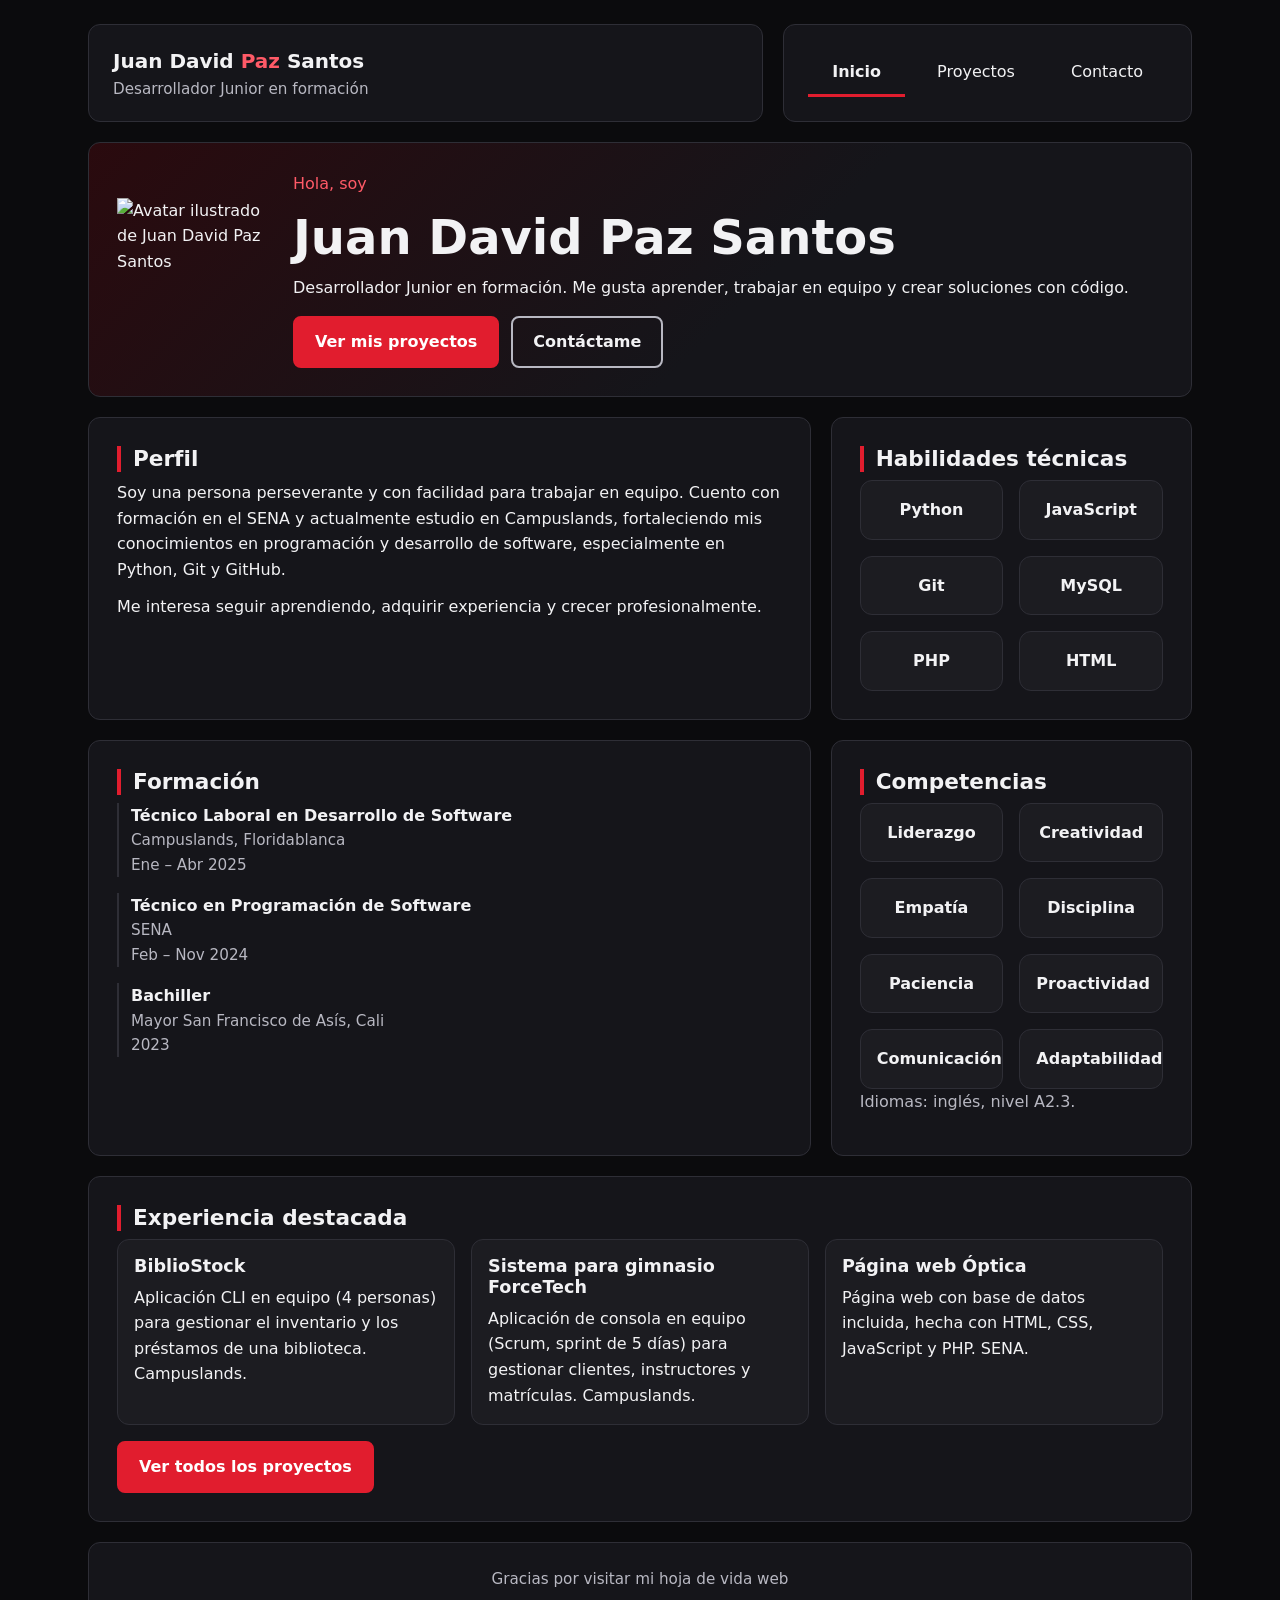
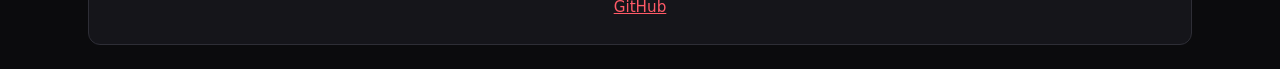
==== index.html @ e09952ec "feat: :construction: cree las 3 partes de la pagina ( principal, proyectos y contacto ) con su respe" ====
<!DOCTYPE html>
<html lang="es">
<head>
  <meta charset="UTF-8">
  <meta name="viewport" content="width=device-width, initial-scale=1.0">
  <title>Juan David Paz Santos - Hoja de vida web</title>
  <meta name="description" content="Hoja de vida web de Juan David Paz Santos, desarrollador junior en formación.">
  <link rel="stylesheet" href="styles.css">
</head>
<body>
  <header class="cabecera">
    <a class="logo" href="index.html">Juan David <span>Paz</span> Santos</a>
    <p>Desarrollador Junior en formación</p>
  </header>

  <nav class="menu" aria-label="Navegación principal">
    <ul>
      <li><a href="index.html" aria-current="page">Inicio</a></li>
      <li><a href="proyectos.html">Proyectos</a></li>
      <li><a href="contacto.html">Contacto</a></li>
    </ul>
  </nav>

  <main class="principal">
    <div class="cv">
      <section class="bloque hero" aria-labelledby="titulo-hero">
        <img src="img/avatar.svg" width="200" height="200" alt="Avatar ilustrado de Juan David Paz Santos">
        <div>
          <p class="acento">Hola, soy</p>
          <h1 id="titulo-hero">Juan David Paz Santos</h1>
          <p>Desarrollador Junior en formación. Me gusta aprender, trabajar en equipo y crear soluciones con código.</p>
          <div class="botones">
            <a class="boton" href="proyectos.html">Ver mis proyectos</a>
            <a class="boton boton-borde" href="contacto.html">Contáctame</a>
          </div>
        </div>
      </section>

      <section class="bloque perfil" aria-labelledby="titulo-perfil">
        <h2 id="titulo-perfil">Perfil</h2>
        <p>Soy una persona perseverante y con facilidad para trabajar en equipo. Cuento con formación en el SENA y actualmente estudio en Campuslands, fortaleciendo mis conocimientos en programación y desarrollo de software, especialmente en Python, Git y GitHub.</p>
        <p>Me interesa seguir aprendiendo, adquirir experiencia y crecer profesionalmente.</p>
      </section>

      <section class="bloque formacion" aria-labelledby="titulo-formacion">
        <h2 id="titulo-formacion">Formación</h2>
        <ul class="linea-tiempo">
          <li>
            <strong>Técnico Laboral en Desarrollo de Software</strong>
            <span>Campuslands, Floridablanca</span>
            <span>Ene – Abr 2025</span>
          </li>
          <li>
            <strong>Técnico en Programación de Software</strong>
            <span>SENA</span>
            <span>Feb – Nov 2024</span>
          </li>
          <li>
            <strong>Bachiller</strong>
            <span>Mayor San Francisco de Asís, Cali</span>
            <span>2023</span>
          </li>
        </ul>
      </section>

      <section class="bloque habilidades" aria-labelledby="titulo-habilidades">
        <h2 id="titulo-habilidades">Habilidades técnicas</h2>
        <ul class="tarjetas">
          <li class="tarjeta">Python</li>
          <li class="tarjeta">JavaScript</li>
          <li class="tarjeta">Git</li>
          <li class="tarjeta">MySQL</li>
          <li class="tarjeta">PHP</li>
          <li class="tarjeta">HTML</li>
        </ul>
      </section>

      <section class="bloque competencias" aria-labelledby="titulo-competencias">
        <h2 id="titulo-competencias">Competencias</h2>
        <ul class="tarjetas">
          <li class="tarjeta">Liderazgo</li>
          <li class="tarjeta">Creatividad</li>
          <li class="tarjeta">Empatía</li>
          <li class="tarjeta">Disciplina</li>
          <li class="tarjeta">Paciencia</li>
          <li class="tarjeta">Proactividad</li>
          <li class="tarjeta">Comunicación</li>
          <li class="tarjeta">Adaptabilidad</li>
        </ul>
        <p class="suave">Idiomas: inglés, nivel A2.3.</p>
      </section>

      <section class="bloque proyectos-resumen" aria-labelledby="titulo-experiencia">
        <h2 id="titulo-experiencia">Experiencia destacada</h2>
        <ul class="tarjetas tarjetas-grandes">
          <li class="tarjeta tarjeta-proyecto">
            <h3>BiblioStock</h3>
            <p>Aplicación CLI en equipo (4 personas) para gestionar el inventario y los préstamos de una biblioteca. Campuslands.</p>
          </li>
          <li class="tarjeta tarjeta-proyecto">
            <h3>Sistema para gimnasio ForceTech</h3>
            <p>Aplicación de consola en equipo (Scrum, sprint de 5 días) para gestionar clientes, instructores y matrículas. Campuslands.</p>
          </li>
          <li class="tarjeta tarjeta-proyecto">
            <h3>Página web Óptica</h3>
            <p>Página web con base de datos incluida, hecha con HTML, CSS, JavaScript y PHP. SENA.</p>
          </li>
        </ul>
        <div class="botones">
          <a class="boton" href="proyectos.html">Ver todos los proyectos</a>
        </div>
      </section>
    </div>
  </main>

  <footer class="pie">
    <p>Gracias por visitar mi hoja de vida web</p>
    <p><a href="https://github.com/pazzz200" target="_blank" rel="noopener noreferrer">GitHub</a></p>
  </footer>
</body>
</html>
---- styles.css ----
/*
  Mi hoja de vida web · styles.css (un solo archivo para todo el sitio)
  Requisitos de HTML: R1 (viewport), R8-R10 (menú y enlaces) y R11 (HTML válido)
  se cumplen en los archivos .html; aquí se comentan R2-R7 y el soporte de R8.
  Estrategia Mobile First: el CSS base es para celular y las @media van al final.
*/

/* ---------- Variables (colores y medidas) ---------- */
:root {
  --fondo: #0b0b0d;
  --panel: #15151a;
  --tarjeta: #1c1c21;
  --borde: #2e2e36;
  --texto: #f2f2f4;
  --suave: #b8b8c2;
  --acento: #e11d2e;
  --acento-claro: #ff5a67;
  --ok: #4ade80;
  --aviso: #fbbf24;
  --radio: 0.75rem;
}

/* ---------- Base ---------- */
*,
*::before,
*::after {
  box-sizing: border-box;
}

/* R6: unidades relativas (rem, %, vw) */
html {
  font-size: 100%;
}

body {
  margin: 0;
  background: var(--fondo);
  color: var(--texto);
  font-family: system-ui, -apple-system, "Segoe UI", Roboto, Arial, sans-serif;
  line-height: 1.6;

  /* R6: ancho máximo y contenido centrado */
  max-width: 72rem;
  margin-inline: auto;
  padding: 1rem;
  min-height: 100vh;

  /* R2 + R4: Mobile First, grid por áreas (celular: una columna) */
  display: grid;
  gap: 1rem;
  grid-template-columns: minmax(0, 1fr);
  grid-template-rows: auto auto 1fr auto;
  grid-template-areas:
    "cabecera"
    "menu"
    "principal"
    "pie";
}

.cabecera {
  grid-area: cabecera;
}

.menu {
  grid-area: menu;
}

.principal {
  grid-area: principal;
}

.pie {
  grid-area: pie;
}

/* R7: las imágenes nunca se desbordan */
img {
  max-width: 100%;
  height: auto;
  display: block;
}

h1,
h2,
h3 {
  line-height: 1.2;
  margin: 0 0 0.5rem;
}

/* R6: tamaño de título con vw (limitado con clamp) */
h1 {
  font-size: clamp(1.9rem, 8vw, 3rem);
}

h2 {
  font-size: 1.35rem;
}

h3 {
  font-size: 1.1rem;
}

p {
  margin: 0 0 0.75rem;
}

a {
  color: var(--acento-claro);
}

a:focus-visible {
  outline: 3px solid var(--acento-claro);
  outline-offset: 3px;
  border-radius: 0.25rem;
}

.acento {
  color: var(--acento-claro);
}

.suave {
  color: var(--suave);
}

/* ---------- Cabecera, menú y pie ---------- */
.cabecera,
.menu,
.pie {
  background: var(--panel);
  border: 1px solid var(--borde);
  border-radius: var(--radio);
  padding: 1rem;
}

.cabecera {
  text-align: center;
}

.logo {
  display: inline-block;
  color: var(--texto);
  font-size: 1.25rem;
  font-weight: 700;
  text-decoration: none;
}

.logo span {
  color: var(--acento-claro);
}

.cabecera p {
  margin: 0;
  color: var(--suave);
  font-size: 0.95rem;
}

/* R8: menú de navegación (el mismo HTML en las tres páginas) */
.menu ul {
  list-style: none;
  margin: 0;
  padding: 0;
  display: flex;
  flex-wrap: wrap;
  justify-content: center;
  gap: 0.5rem;
}

.menu a {
  display: block;
  padding: 0.6rem 1rem;
  min-height: 2.75rem;
  color: var(--texto);
  text-decoration: none;
  border-bottom: 3px solid transparent;
}

.menu a:hover {
  background: var(--tarjeta);
  border-radius: 0.5rem 0.5rem 0 0;
}

.menu a[aria-current="page"] {
  border-bottom-color: var(--acento);
  font-weight: 700;
}

.pie {
  text-align: center;
  color: var(--suave);
  font-size: 0.95rem;
}

.pie p {
  margin: 0.25rem 0;
}

/* ---------- Bloques de contenido ---------- */
.bloque {
  background: var(--panel);
  border: 1px solid var(--borde);
  border-radius: var(--radio);
  padding: 1.25rem;
}

.bloque > h2 {
  padding-left: 0.75rem;
  border-left: 4px solid var(--acento);
}

/* Botones */
.botones {
  display: flex;
  flex-wrap: wrap;
  gap: 0.75rem;
  margin-top: 1rem;
}

.boton {
  display: inline-block;
  padding: 0.7rem 1.25rem;
  min-height: 2.75rem;
  background: var(--acento);
  color: #fff;
  font-weight: 700;
  text-decoration: none;
  border: 2px solid var(--acento);
  border-radius: 0.5rem;
}

.boton:hover {
  background: #b9141f;
  border-color: #b9141f;
}

.boton-borde {
  background: transparent;
  color: var(--texto);
  border-color: var(--suave);
}

.boton-borde:hover {
  background: var(--tarjeta);
  border-color: var(--texto);
}

/* ---------- Hoja de vida (index.html) ---------- */
/* R4: grid-template-areas del contenido de la hoja de vida (celular: 1 columna) */
.cv {
  display: grid;
  gap: 1rem;
  grid-template-columns: minmax(0, 1fr);
  grid-template-areas:
    "hero"
    "perfil"
    "formacion"
    "habilidades"
    "competencias"
    "proyectos";
}

.hero {
  grid-area: hero;
  display: grid;
  gap: 1rem;
  justify-items: center;
  text-align: center;
  background: linear-gradient(135deg, #2a0a0e 0%, var(--panel) 60%);
}

.hero img {
  /* R6 + R7: tamaño relativo y sin desbordar */
  width: 40vw;
  max-width: 9rem;
}

.hero .botones {
  justify-content: center;
}

.perfil {
  grid-area: perfil;
}

.formacion {
  grid-area: formacion;
}

.habilidades {
  grid-area: habilidades;
}

.competencias {
  grid-area: competencias;
}

.proyectos-resumen {
  grid-area: proyectos;
}

.linea-tiempo {
  list-style: none;
  margin: 0;
  padding: 0;
  display: grid;
  gap: 1rem;
}

.linea-tiempo li {
  padding-left: 0.75rem;
  border-left: 2px solid var(--borde);
}

.linea-tiempo strong {
  display: block;
}

.linea-tiempo span {
  display: block;
  color: var(--suave);
  font-size: 0.95rem;
}

/* ---------- Tarjetas (R5) ---------- */
/* R5: tarjetas automáticas con repeat(auto-fit, minmax()) */
.tarjetas {
  list-style: none;
  margin: 0;
  padding: 0;
  display: grid;
  gap: 1rem;
  grid-template-columns: repeat(auto-fit, minmax(min(100%, 8rem), 1fr));
}

.tarjetas-grandes {
  grid-template-columns: repeat(auto-fit, minmax(min(100%, 15rem), 1fr));
}

.tarjeta {
  background: var(--tarjeta);
  border: 1px solid var(--borde);
  border-radius: var(--radio);
  padding: 1rem;
}

.tarjetas:not(.tarjetas-grandes) .tarjeta {
  text-align: center;
  font-weight: 600;
}

.tarjeta-proyecto {
  display: flex;
  flex-direction: column;
  gap: 0.5rem;
}

.tarjeta-proyecto h3 {
  margin: 0;
}

.tarjeta-proyecto p {
  margin: 0;
}

.tarjeta-proyecto .tecnologias {
  color: var(--suave);
  font-size: 0.9rem;
}

.tarjeta-pendiente {
  border-style: dashed;
  color: var(--suave);
}

.estado {
  align-self: flex-start;
  padding: 0.15rem 0.6rem;
  border: 1px solid currentColor;
  border-radius: 99px;
  font-size: 0.8rem;
  font-weight: 700;
}

.estado-realizado {
  color: var(--ok);
}

.estado-desarrollo {
  color: var(--aviso);
}

.estado-proximo {
  color: var(--suave);
}

.pendiente {
  display: inline-block;
  padding: 0.2rem 0.6rem;
  border: 1px dashed var(--suave);
  border-radius: 0.4rem;
  color: var(--suave);
  font-size: 0.85rem;
}

/* ---------- Páginas interiores ---------- */
.titulo-pagina {
  margin-bottom: 1rem;
}

.titulo-pagina p {
  color: var(--suave);
  max-width: 40rem;
}

/* Contacto (celular: una columna) */
.contacto {
  display: grid;
  gap: 1rem;
  grid-template-columns: minmax(0, 1fr);
  grid-template-areas:
    "intro"
    "medios";
}

.contacto-intro {
  grid-area: intro;
}

.contacto-medios {
  grid-area: medios;
}

.medios {
  list-style: none;
  margin: 0;
  padding: 0;
  display: grid;
  gap: 0.75rem;
}

.medios li {
  background: var(--tarjeta);
  border: 1px solid var(--borde);
  border-radius: var(--radio);
  padding: 1rem;
}

.medios strong {
  display: block;
}

/* ============================================================
   MEDIA QUERIES (R2, R3): siempre al final, de menor a mayor
   ============================================================ */

/* R3: breakpoint 1 · desde 600 px (tablet) */
@media (min-width: 600px) {
  body {
    padding: 1.5rem;
    gap: 1.25rem;
  }

  .cabecera,
  .menu,
  .pie {
    padding: 1.25rem 1.5rem;
  }

  /* R4: la hoja de vida pasa a dos columnas */
  .cv {
    grid-template-columns: repeat(2, minmax(0, 1fr));
    grid-template-areas:
      "hero hero"
      "perfil formacion"
      "habilidades competencias"
      "proyectos proyectos";
  }

  /* El avatar se coloca al lado del texto */
  .hero {
    grid-template-columns: auto 1fr;
    justify-items: start;
    align-items: center;
    text-align: left;
    gap: 2rem;
  }

  .hero .botones {
    justify-content: flex-start;
  }

  .menu a {
    padding: 0.6rem 1.5rem;
  }
}

/* R3: breakpoint 2 · desde 1024 px (computador) */
@media (min-width: 1024px) {
  /* R4: cabecera y menú en una fila; el menú pasa a la derecha */
  body {
    grid-template-columns: minmax(0, 1fr) auto;
    grid-template-rows: auto 1fr auto;
    grid-template-areas:
      "cabecera menu"
      "principal principal"
      "pie pie";
  }

  .cabecera {
    text-align: left;
  }

  .menu {
    align-self: stretch;
    display: flex;
    align-items: center;
  }

  /* R4: la hoja de vida cambia a columnas 2fr / 1fr */
  .cv {
    grid-template-columns: minmax(0, 2fr) minmax(0, 1fr);
    grid-template-areas:
      "hero hero"
      "perfil habilidades"
      "formacion competencias"
      "proyectos proyectos";
    gap: 1.25rem;
  }

  .bloque {
    padding: 1.75rem;
  }

  /* Contacto: introducción y medios lado a lado */
  .contacto {
    grid-template-columns: repeat(2, minmax(0, 1fr));
    grid-template-areas: "intro medios";
    gap: 1.25rem;
  }
}
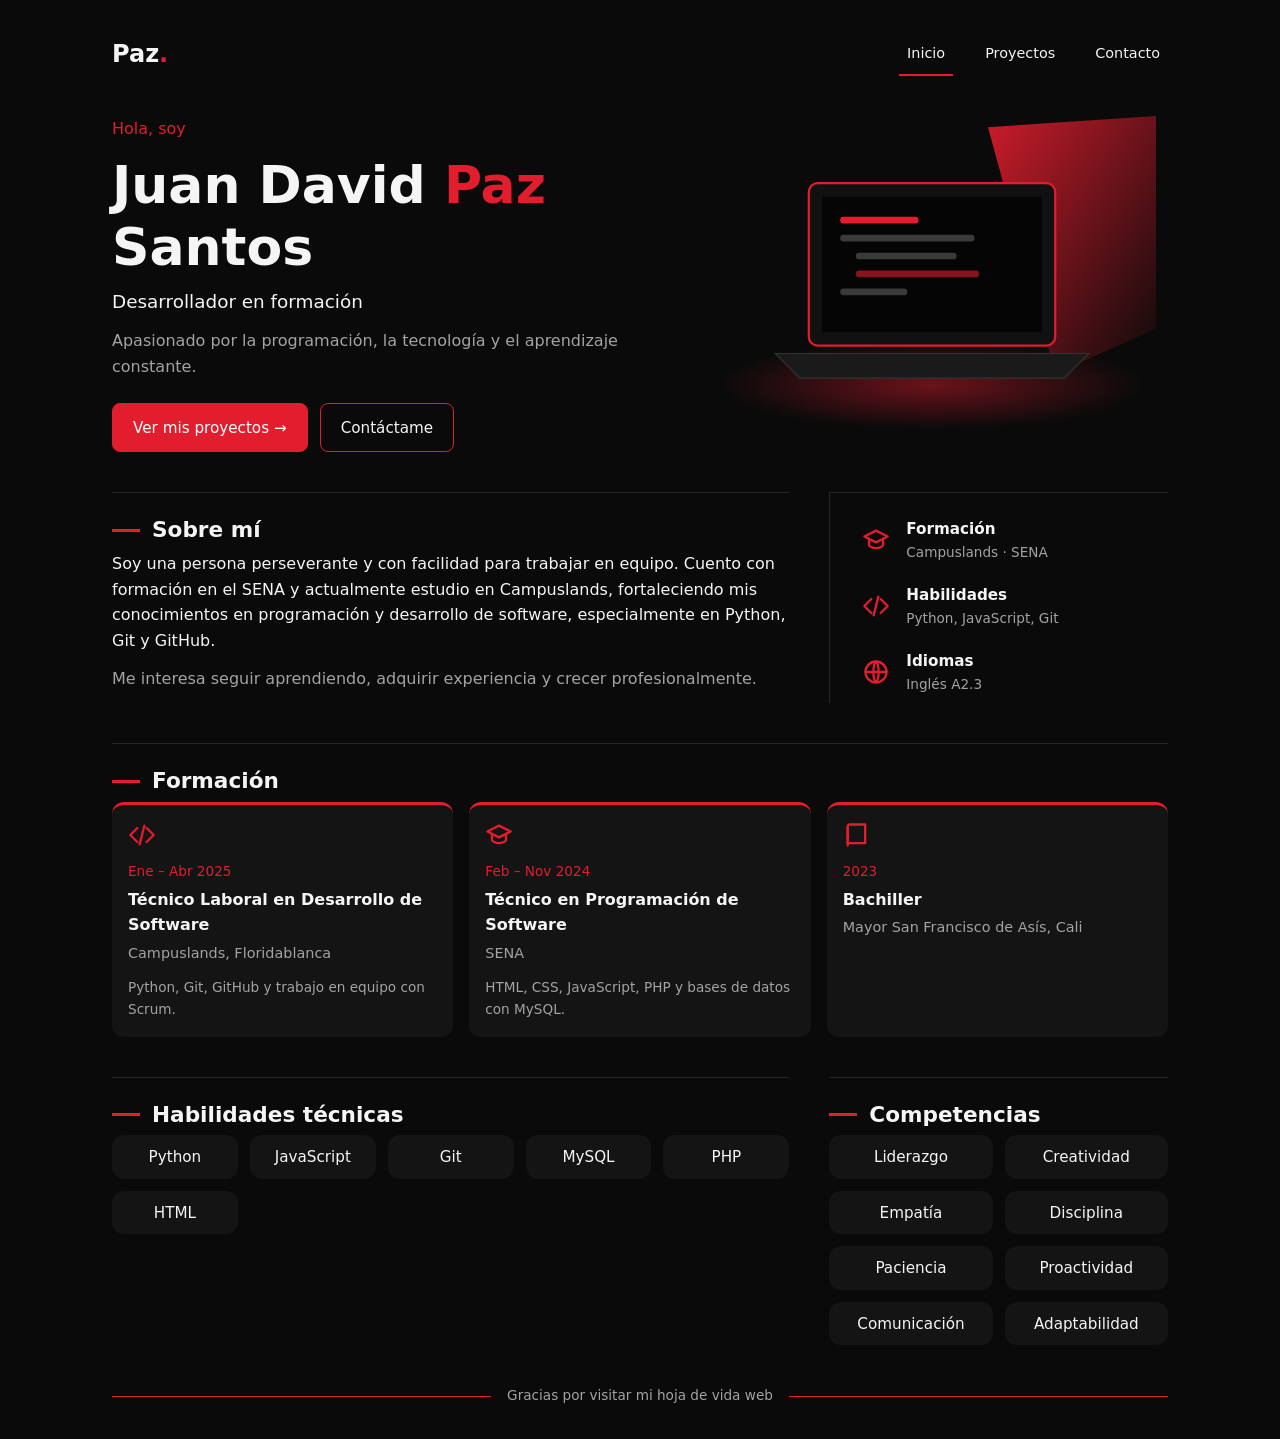
==== commit 6ecd14ce: "feat: :construction: Ajuste algunas cosas y cree una carpeta para subir los mockups." ====
--- a/index.html
+++ b/index.html
@@ -9,8 +9,7 @@
 </head>
 <body>
   <header class="cabecera">
-    <a class="logo" href="index.html">Juan David <span>Paz</span> Santos</a>
-    <p>Desarrollador Junior en formación</p>
+    <a class="logo" href="index.html">Paz<span>.</span></a>
   </header>
 
   <nav class="menu" aria-label="Navegación principal">
@@ -23,48 +22,94 @@
 
   <main class="principal">
     <div class="cv">
-      <section class="bloque hero" aria-labelledby="titulo-hero">
-        <img src="img/avatar.svg" width="200" height="200" alt="Avatar ilustrado de Juan David Paz Santos">
-        <div>
+      <section class="hero" aria-labelledby="titulo-hero">
+        <div class="hero-texto">
           <p class="acento">Hola, soy</p>
-          <h1 id="titulo-hero">Juan David Paz Santos</h1>
-          <p>Desarrollador Junior en formación. Me gusta aprender, trabajar en equipo y crear soluciones con código.</p>
+          <h1 id="titulo-hero">Juan David <span class="acento">Paz</span> Santos</h1>
+          <p class="hero-rol">Desarrollador en formación</p>
+          <p class="suave">Apasionado por la programación, la tecnología y el aprendizaje constante.</p>
           <div class="botones">
-            <a class="boton" href="proyectos.html">Ver mis proyectos</a>
+            <a class="boton" href="proyectos.html">Ver mis proyectos →</a>
             <a class="boton boton-borde" href="contacto.html">Contáctame</a>
           </div>
         </div>
+
+        <!-- dibujo del portatil, solo decorativo -->
+        <svg class="hero-arte" viewBox="0 0 400 300" aria-hidden="true" focusable="false">
+          <defs>
+            <linearGradient id="rojo" x1="0" y1="0" x2="1" y2="1">
+              <stop offset="0" stop-color="#e11d2e" stop-opacity="0.9"/>
+              <stop offset="1" stop-color="#e11d2e" stop-opacity="0"/>
+            </linearGradient>
+            <radialGradient id="brillo">
+              <stop offset="0" stop-color="#e11d2e" stop-opacity="0.45"/>
+              <stop offset="1" stop-color="#e11d2e" stop-opacity="0"/>
+            </radialGradient>
+          </defs>
+          <polygon points="250,10 400,0 400,190 310,230" fill="url(#rojo)"/>
+          <ellipse cx="200" cy="240" rx="190" ry="40" fill="url(#brillo)"/>
+          <rect x="90" y="60" width="220" height="145" rx="8" fill="#111" stroke="#e11d2e" stroke-width="2"/>
+          <rect x="102" y="72" width="196" height="121" fill="#050505"/>
+          <rect x="118" y="90" width="70" height="6" rx="3" fill="#e11d2e"/>
+          <rect x="118" y="106" width="120" height="6" rx="3" fill="#3a3a3a"/>
+          <rect x="132" y="122" width="90" height="6" rx="3" fill="#3a3a3a"/>
+          <rect x="132" y="138" width="110" height="6" rx="3" fill="#e11d2e" fill-opacity="0.6"/>
+          <rect x="118" y="154" width="60" height="6" rx="3" fill="#3a3a3a"/>
+          <path d="M60 212h280l-22 22H82z" fill="#1a1a1a" stroke="#333"/>
+        </svg>
       </section>
 
-      <section class="bloque perfil" aria-labelledby="titulo-perfil">
-        <h2 id="titulo-perfil">Perfil</h2>
+      <section class="bloque sobre-mi" aria-labelledby="titulo-perfil">
+        <h2 id="titulo-perfil" class="titulo-linea">Sobre mí</h2>
         <p>Soy una persona perseverante y con facilidad para trabajar en equipo. Cuento con formación en el SENA y actualmente estudio en Campuslands, fortaleciendo mis conocimientos en programación y desarrollo de software, especialmente en Python, Git y GitHub.</p>
-        <p>Me interesa seguir aprendiendo, adquirir experiencia y crecer profesionalmente.</p>
+        <p class="suave">Me interesa seguir aprendiendo, adquirir experiencia y crecer profesionalmente.</p>
       </section>
 
-      <section class="bloque formacion" aria-labelledby="titulo-formacion">
-        <h2 id="titulo-formacion">Formación</h2>
-        <ul class="linea-tiempo">
+      <aside class="bloque resumen" aria-label="Resumen">
+        <ul class="lista-iconos">
           <li>
-            <strong>Técnico Laboral en Desarrollo de Software</strong>
-            <span>Campuslands, Floridablanca</span>
-            <span>Ene – Abr 2025</span>
+            <svg class="icono" viewBox="0 0 24 24" aria-hidden="true"><path d="M2 9l10-5 10 5-10 5z"/><path d="M6 11v5c0 1.5 3 3 6 3s6-1.5 6-3v-5"/></svg>
+            <div><strong>Formación</strong><span>Campuslands · SENA</span></div>
           </li>
           <li>
-            <strong>Técnico en Programación de Software</strong>
-            <span>SENA</span>
-            <span>Feb – Nov 2024</span>
+            <svg class="icono" viewBox="0 0 24 24" aria-hidden="true"><path d="M8 6l-6 6 6 6M16 6l6 6-6 6M14 4l-4 16"/></svg>
+            <div><strong>Habilidades</strong><span>Python, JavaScript, Git</span></div>
           </li>
           <li>
+            <svg class="icono" viewBox="0 0 24 24" aria-hidden="true"><circle cx="12" cy="12" r="9"/><path d="M3 12h18M12 3c3 3 3 15 0 18M12 3c-3 3-3 15 0 18"/></svg>
+            <div><strong>Idiomas</strong><span>Inglés A2.3</span></div>
+          </li>
+        </ul>
+      </aside>
+
+      <section class="bloque formacion" aria-labelledby="titulo-formacion">
+        <h2 id="titulo-formacion" class="titulo-linea">Formación</h2>
+        <ul class="estudios">
+          <li class="tarjeta estudio">
+            <svg class="icono" viewBox="0 0 24 24" aria-hidden="true"><path d="M8 6l-6 6 6 6M16 6l6 6-6 6M14 4l-4 16"/></svg>
+            <span class="fecha">Ene – Abr 2025</span>
+            <strong>Técnico Laboral en Desarrollo de Software</strong>
+            <span class="lugar">Campuslands, Floridablanca</span>
+            <p>Python, Git, GitHub y trabajo en equipo con Scrum.</p>
+          </li>
+          <li class="tarjeta estudio">
+            <svg class="icono" viewBox="0 0 24 24" aria-hidden="true"><path d="M2 9l10-5 10 5-10 5z"/><path d="M6 11v5c0 1.5 3 3 6 3s6-1.5 6-3v-5"/></svg>
+            <span class="fecha">Feb – Nov 2024</span>
+            <strong>Técnico en Programación de Software</strong>
+            <span class="lugar">SENA</span>
+            <p>HTML, CSS, JavaScript, PHP y bases de datos con MySQL.</p>
+          </li>
+          <li class="tarjeta estudio">
+            <svg class="icono" viewBox="0 0 24 24" aria-hidden="true"><path d="M4 5a2 2 0 0 1 2-2h13v16H6a2 2 0 0 0-2 2z"/><path d="M4 19V5"/></svg>
+            <span class="fecha">2023</span>
             <strong>Bachiller</strong>
-            <span>Mayor San Francisco de Asís, Cali</span>
-            <span>2023</span>
+            <span class="lugar">Mayor San Francisco de Asís, Cali</span>
           </li>
         </ul>
       </section>
 
       <section class="bloque habilidades" aria-labelledby="titulo-habilidades">
-        <h2 id="titulo-habilidades">Habilidades técnicas</h2>
+        <h2 id="titulo-habilidades" class="titulo-linea">Habilidades técnicas</h2>
         <ul class="tarjetas">
           <li class="tarjeta">Python</li>
           <li class="tarjeta">JavaScript</li>
@@ -76,7 +121,7 @@
       </section>
 
       <section class="bloque competencias" aria-labelledby="titulo-competencias">
-        <h2 id="titulo-competencias">Competencias</h2>
+        <h2 id="titulo-competencias" class="titulo-linea">Competencias</h2>
         <ul class="tarjetas">
           <li class="tarjeta">Liderazgo</li>
           <li class="tarjeta">Creatividad</li>
@@ -87,35 +132,12 @@
           <li class="tarjeta">Comunicación</li>
           <li class="tarjeta">Adaptabilidad</li>
         </ul>
-        <p class="suave">Idiomas: inglés, nivel A2.3.</p>
-      </section>
-
-      <section class="bloque proyectos-resumen" aria-labelledby="titulo-experiencia">
-        <h2 id="titulo-experiencia">Experiencia destacada</h2>
-        <ul class="tarjetas tarjetas-grandes">
-          <li class="tarjeta tarjeta-proyecto">
-            <h3>BiblioStock</h3>
-            <p>Aplicación CLI en equipo (4 personas) para gestionar el inventario y los préstamos de una biblioteca. Campuslands.</p>
-          </li>
-          <li class="tarjeta tarjeta-proyecto">
-            <h3>Sistema para gimnasio ForceTech</h3>
-            <p>Aplicación de consola en equipo (Scrum, sprint de 5 días) para gestionar clientes, instructores y matrículas. Campuslands.</p>
-          </li>
-          <li class="tarjeta tarjeta-proyecto">
-            <h3>Página web Óptica</h3>
-            <p>Página web con base de datos incluida, hecha con HTML, CSS, JavaScript y PHP. SENA.</p>
-          </li>
-        </ul>
-        <div class="botones">
-          <a class="boton" href="proyectos.html">Ver todos los proyectos</a>
-        </div>
       </section>
     </div>
   </main>
 
   <footer class="pie">
     <p>Gracias por visitar mi hoja de vida web</p>
-    <p><a href="https://github.com/pazzz200" target="_blank" rel="noopener noreferrer">GitHub</a></p>
   </footer>
 </body>
 </html>
--- a/styles.css
+++ b/styles.css
@@ -1,33 +1,30 @@
 /*
-  Mi hoja de vida web · styles.css (un solo archivo para todo el sitio)
-  Requisitos de HTML: R1 (viewport), R8-R10 (menú y enlaces) y R11 (HTML válido)
-  se cumplen en los archivos .html; aquí se comentan R2-R7 y el soporte de R8.
-  Estrategia Mobile First: el CSS base es para celular y las @media van al final.
+  Mi hoja de vida web - todo el css va aqui
+  Empece por el celular (mobile first) y las @media estan al final.
+  Los R1, R8-R11 estan en los html, aqui van los demas.
+  Solo negro y rojo, nada mas :)
 */
 
-/* ---------- Variables (colores y medidas) ---------- */
+/* mis colores */
 :root {
-  --fondo: #0b0b0d;
-  --panel: #15151a;
-  --tarjeta: #1c1c21;
-  --borde: #2e2e36;
-  --texto: #f2f2f4;
-  --suave: #b8b8c2;
-  --acento: #e11d2e;
-  --acento-claro: #ff5a67;
-  --ok: #4ade80;
-  --aviso: #fbbf24;
+  --fondo: #0a0a0a;
+  --tarjeta: #141414;
+  --linea: #262626;
+  --texto: #f5f5f5;
+  --suave: #a3a3a3;
+  --rojo: #e11d2e;
+  --rojo-oscuro: #b3141f;
   --radio: 0.75rem;
 }
 
-/* ---------- Base ---------- */
+/* lo basico */
 *,
 *::before,
 *::after {
   box-sizing: border-box;
 }
 
-/* R6: unidades relativas (rem, %, vw) */
+/* R6: uso rem, % y vw en vez de px fijos */
 html {
   font-size: 100%;
 }
@@ -39,22 +36,22 @@
   font-family: system-ui, -apple-system, "Segoe UI", Roboto, Arial, sans-serif;
   line-height: 1.6;
 
-  /* R6: ancho máximo y contenido centrado */
+  /* R6: que no se estire demasiado y quede centrado */
   max-width: 72rem;
   margin-inline: auto;
   padding: 1rem;
   min-height: 100vh;
 
-  /* R2 + R4: Mobile First, grid por áreas (celular: una columna) */
-  display: grid;
-  gap: 1rem;
-  grid-template-columns: minmax(0, 1fr);
-  grid-template-rows: auto auto 1fr auto;
+  /* R2 + R4: logo y menu arriba en la misma fila, lo demas debajo */
+  display: grid;
+  column-gap: 1rem;
+  row-gap: 1.5rem;
+  grid-template-columns: auto minmax(0, 1fr);
+  grid-template-rows: auto 1fr auto;
   grid-template-areas:
-    "cabecera"
-    "menu"
-    "principal"
-    "pie";
+    "cabecera menu"
+    "principal principal"
+    "pie pie";
 }
 
 .cabecera {
@@ -73,8 +70,9 @@
   grid-area: pie;
 }
 
-/* R7: las imágenes nunca se desbordan */
-img {
+/* R7: que las imagenes no se salgan */
+img,
+svg {
   max-width: 100%;
   height: auto;
   display: block;
@@ -87,9 +85,9 @@
   margin: 0 0 0.5rem;
 }
 
-/* R6: tamaño de título con vw (limitado con clamp) */
+/* R6: el titulo crece con la pantalla (vw + clamp) */
 h1 {
-  font-size: clamp(1.9rem, 8vw, 3rem);
+  font-size: clamp(2rem, 8vw, 3.25rem);
 }
 
 h2 {
@@ -97,7 +95,7 @@
 }
 
 h3 {
-  font-size: 1.1rem;
+  font-size: 1.05rem;
 }
 
 p {
@@ -105,180 +103,224 @@
 }
 
 a {
-  color: var(--acento-claro);
+  color: var(--rojo);
 }
 
 a:focus-visible {
-  outline: 3px solid var(--acento-claro);
+  outline: 2px solid var(--rojo);
   outline-offset: 3px;
   border-radius: 0.25rem;
 }
 
 .acento {
-  color: var(--acento-claro);
+  color: var(--rojo);
 }
 
 .suave {
   color: var(--suave);
 }
 
-/* ---------- Cabecera, menú y pie ---------- */
-.cabecera,
-.menu,
-.pie {
-  background: var(--panel);
-  border: 1px solid var(--borde);
-  border-radius: var(--radio);
-  padding: 1rem;
-}
-
+/* rayita roja antes del titulo (como en el mockup) */
+.titulo-linea {
+  display: flex;
+  align-items: center;
+  gap: 0.75rem;
+}
+
+.titulo-linea::before {
+  content: "";
+  width: 1.75rem;
+  height: 3px;
+  background: var(--rojo);
+}
+
+/* rayita roja encima del titulo (contacto) */
+.titulo-raya::before {
+  content: "";
+  display: block;
+  width: 2.5rem;
+  height: 3px;
+  margin-bottom: 1rem;
+  background: var(--rojo);
+}
+
+/* iconos de linea en rojo */
+.icono {
+  width: 1.75rem;
+  height: 1.75rem;
+  flex-shrink: 0;
+  fill: none;
+  stroke: var(--rojo);
+  stroke-width: 2;
+  stroke-linecap: round;
+  stroke-linejoin: round;
+}
+
+/* cabecera y menu */
 .cabecera {
-  text-align: center;
+  display: flex;
+  align-items: center;
 }
 
 .logo {
-  display: inline-block;
   color: var(--texto);
-  font-size: 1.25rem;
+  font-size: 1.5rem;
   font-weight: 700;
   text-decoration: none;
 }
 
 .logo span {
-  color: var(--acento-claro);
-}
-
-.cabecera p {
-  margin: 0;
-  color: var(--suave);
-  font-size: 0.95rem;
-}
-
-/* R8: menú de navegación (el mismo HTML en las tres páginas) */
+  color: var(--rojo);
+}
+
+/* R8: el menu (es igualito en las 3 paginas) */
+.menu {
+  display: flex;
+  justify-content: flex-end;
+  align-items: center;
+}
+
 .menu ul {
   list-style: none;
   margin: 0;
   padding: 0;
   display: flex;
   flex-wrap: wrap;
-  justify-content: center;
-  gap: 0.5rem;
+  justify-content: flex-end;
+  gap: 0.25rem;
 }
 
 .menu a {
   display: block;
-  padding: 0.6rem 1rem;
+  padding: 0.6rem 0.5rem;
   min-height: 2.75rem;
   color: var(--texto);
+  font-size: 0.9rem;
   text-decoration: none;
-  border-bottom: 3px solid transparent;
+  border-bottom: 2px solid transparent;
 }
 
 .menu a:hover {
-  background: var(--tarjeta);
-  border-radius: 0.5rem 0.5rem 0 0;
-}
-
+  color: var(--rojo);
+}
+
+/* la pagina donde estoy queda subrayada en rojo */
 .menu a[aria-current="page"] {
-  border-bottom-color: var(--acento);
-  font-weight: 700;
-}
-
+  border-bottom-color: var(--rojo);
+}
+
+/* pie con lineas rojas a los lados */
 .pie {
+  display: flex;
+  align-items: center;
+  gap: 1rem;
+  color: var(--suave);
+  font-size: 0.85rem;
   text-align: center;
-  color: var(--suave);
-  font-size: 0.95rem;
+}
+
+.pie::before,
+.pie::after {
+  content: "";
+  flex: 1;
+  height: 1px;
+  background: var(--rojo);
 }
 
 .pie p {
-  margin: 0.25rem 0;
-}
-
-/* ---------- Bloques de contenido ---------- */
+  margin: 0;
+}
+
+/* secciones: sin cajas, solo separadas con una linea */
 .bloque {
-  background: var(--panel);
-  border: 1px solid var(--borde);
-  border-radius: var(--radio);
-  padding: 1.25rem;
-}
-
-.bloque > h2 {
-  padding-left: 0.75rem;
-  border-left: 4px solid var(--acento);
-}
-
-/* Botones */
+  padding-top: 1.5rem;
+  border-top: 1px solid var(--linea);
+}
+
+/* botones */
 .botones {
   display: flex;
-  flex-wrap: wrap;
+  flex-direction: column;
   gap: 0.75rem;
-  margin-top: 1rem;
+  margin-top: 1.5rem;
 }
 
 .boton {
   display: inline-block;
   padding: 0.7rem 1.25rem;
   min-height: 2.75rem;
-  background: var(--acento);
+  background: var(--rojo);
   color: #fff;
-  font-weight: 700;
+  font-size: 0.95rem;
+  text-align: center;
   text-decoration: none;
-  border: 2px solid var(--acento);
+  border: 1px solid var(--rojo);
   border-radius: 0.5rem;
 }
 
 .boton:hover {
-  background: #b9141f;
-  border-color: #b9141f;
+  background: var(--rojo-oscuro);
+  border-color: var(--rojo-oscuro);
 }
 
 .boton-borde {
   background: transparent;
   color: var(--texto);
-  border-color: var(--suave);
 }
 
 .boton-borde:hover {
   background: var(--tarjeta);
-  border-color: var(--texto);
-}
-
-/* ---------- Hoja de vida (index.html) ---------- */
-/* R4: grid-template-areas del contenido de la hoja de vida (celular: 1 columna) */
+}
+
+/* hoja de vida (index) */
+/* R4: areas del cv, en el cel una sola columna */
 .cv {
+  display: grid;
+  gap: 2rem;
+  grid-template-columns: minmax(0, 1fr);
+  grid-template-areas:
+    "hero"
+    "sobre"
+    "resumen"
+    "formacion"
+    "habilidades"
+    "competencias";
+}
+
+/* R4: dentro del hero, en el cel el texto va arriba y el portatil abajo */
+.hero {
+  grid-area: hero;
   display: grid;
   gap: 1rem;
   grid-template-columns: minmax(0, 1fr);
   grid-template-areas:
-    "hero"
-    "perfil"
-    "formacion"
-    "habilidades"
-    "competencias"
-    "proyectos";
-}
-
-.hero {
-  grid-area: hero;
-  display: grid;
-  gap: 1rem;
-  justify-items: center;
-  text-align: center;
-  background: linear-gradient(135deg, #2a0a0e 0%, var(--panel) 60%);
-}
-
-.hero img {
-  /* R6 + R7: tamaño relativo y sin desbordar */
-  width: 40vw;
-  max-width: 9rem;
-}
-
-.hero .botones {
-  justify-content: center;
-}
-
-.perfil {
-  grid-area: perfil;
+    "texto"
+    "arte";
+  align-items: center;
+}
+
+.hero-texto {
+  grid-area: texto;
+}
+
+.hero-rol {
+  font-size: 1.15rem;
+}
+
+/* R6 + R7: el dibujo se encoge con la pantalla */
+.hero-arte {
+  grid-area: arte;
+  width: 100%;
+  max-width: 28rem;
+  justify-self: center;
+}
+
+.sobre-mi {
+  grid-area: sobre;
+}
+
+.resumen {
+  grid-area: resumen;
 }
 
 .formacion {
@@ -293,128 +335,157 @@
   grid-area: competencias;
 }
 
-.proyectos-resumen {
-  grid-area: proyectos;
-}
-
-.linea-tiempo {
+/* listas con icono a la izquierda (resumen y contacto) */
+.lista-iconos {
   list-style: none;
   margin: 0;
   padding: 0;
   display: grid;
+  gap: 1.25rem;
+}
+
+.lista-iconos li {
+  display: flex;
+  align-items: center;
   gap: 1rem;
 }
 
-.linea-tiempo li {
-  padding-left: 0.75rem;
-  border-left: 2px solid var(--borde);
-}
-
-.linea-tiempo strong {
+.lista-iconos strong {
   display: block;
-}
-
-.linea-tiempo span {
+  font-size: 0.95rem;
+}
+
+.lista-iconos span {
   display: block;
   color: var(--suave);
-  font-size: 0.95rem;
-}
-
-/* ---------- Tarjetas (R5) ---------- */
-/* R5: tarjetas automáticas con repeat(auto-fit, minmax()) */
+  font-size: 0.85rem;
+}
+
+/* los estudios: tarjetitas con icono, fecha en rojo y linea roja arriba */
+.estudios {
+  list-style: none;
+  margin: 0;
+  padding: 0;
+  display: grid;
+  gap: 1rem;
+  grid-template-columns: repeat(auto-fit, minmax(min(100%, 15rem), 1fr));
+}
+
+.estudio {
+  display: flex;
+  flex-direction: column;
+  gap: 0.25rem;
+  padding: 1.25rem;
+  border-top: 3px solid var(--rojo);
+}
+
+.estudio .icono {
+  margin-bottom: 0.5rem;
+}
+
+.estudio .fecha {
+  color: var(--rojo);
+  font-size: 0.85rem;
+}
+
+.estudio .lugar {
+  color: var(--suave);
+  font-size: 0.9rem;
+}
+
+.estudio p {
+  margin: 0.5rem 0 0;
+  color: var(--suave);
+  font-size: 0.85rem;
+}
+
+/* R5: tarjetas que se acomodan solas con repeat(auto-fit, minmax()) */
 .tarjetas {
   list-style: none;
   margin: 0;
   padding: 0;
   display: grid;
+  gap: 0.75rem;
+  grid-template-columns: repeat(auto-fit, minmax(min(100%, 7.5rem), 1fr));
+}
+
+.tarjetas-grandes {
   gap: 1rem;
-  grid-template-columns: repeat(auto-fit, minmax(min(100%, 8rem), 1fr));
-}
-
-.tarjetas-grandes {
   grid-template-columns: repeat(auto-fit, minmax(min(100%, 15rem), 1fr));
 }
 
 .tarjeta {
   background: var(--tarjeta);
-  border: 1px solid var(--borde);
   border-radius: var(--radio);
   padding: 1rem;
 }
 
+/* las chiquitas (habilidades y competencias) */
 .tarjetas:not(.tarjetas-grandes) .tarjeta {
+  padding: 0.6rem 0.75rem;
   text-align: center;
-  font-weight: 600;
-}
-
+  font-size: 0.95rem;
+}
+
+/* proyecto: en el cel el icono va a la izquierda del texto */
 .tarjeta-proyecto {
-  display: flex;
-  flex-direction: column;
-  gap: 0.5rem;
-}
-
+  display: grid;
+  grid-template-columns: auto minmax(0, 1fr);
+  gap: 1rem;
+  align-items: start;
+  padding: 1.25rem;
+}
+
+.tarjeta-proyecto .icono {
+  width: 2.5rem;
+  height: 2.5rem;
+}
+
+.tarjeta-proyecto h2,
 .tarjeta-proyecto h3 {
-  margin: 0;
+  font-size: 1.05rem;
+  margin: 0 0 0.5rem;
 }
 
 .tarjeta-proyecto p {
-  margin: 0;
+  color: var(--suave);
+  font-size: 0.9rem;
+  margin: 0 0 0.5rem;
 }
 
 .tarjeta-proyecto .tecnologias {
-  color: var(--suave);
-  font-size: 0.9rem;
-}
-
-.tarjeta-pendiente {
-  border-style: dashed;
-  color: var(--suave);
-}
-
+  color: var(--texto);
+  font-size: 0.85rem;
+}
+
+/* etiqueta de estado: gris normal, roja si esta en desarrollo */
 .estado {
-  align-self: flex-start;
-  padding: 0.15rem 0.6rem;
-  border: 1px solid currentColor;
-  border-radius: 99px;
-  font-size: 0.8rem;
-  font-weight: 700;
-}
-
-.estado-realizado {
-  color: var(--ok);
+  display: inline-block;
+  margin-bottom: 0.5rem;
+  color: var(--suave);
+  font-size: 0.75rem;
+  text-transform: uppercase;
+  letter-spacing: 0.05em;
 }
 
 .estado-desarrollo {
-  color: var(--aviso);
-}
-
-.estado-proximo {
-  color: var(--suave);
-}
-
-.pendiente {
-  display: inline-block;
-  padding: 0.2rem 0.6rem;
-  border: 1px dashed var(--suave);
-  border-radius: 0.4rem;
-  color: var(--suave);
-  font-size: 0.85rem;
-}
-
-/* ---------- Páginas interiores ---------- */
+  color: var(--rojo);
+}
+
+/* paginas de adentro */
 .titulo-pagina {
-  margin-bottom: 1rem;
+  margin-bottom: 2rem;
 }
 
 .titulo-pagina p {
   color: var(--suave);
-  max-width: 40rem;
-}
-
-/* Contacto (celular: una columna) */
+  max-width: 30rem;
+}
+
+/* contacto, en el cel una columna y sin el sobre grande */
 .contacto {
   display: grid;
-  gap: 1rem;
+  gap: 2rem;
   grid-template-columns: minmax(0, 1fr);
   grid-template-areas:
     "intro"
@@ -429,111 +500,106 @@
   grid-area: medios;
 }
 
-.medios {
-  list-style: none;
-  margin: 0;
-  padding: 0;
-  display: grid;
-  gap: 0.75rem;
-}
-
-.medios li {
-  background: var(--tarjeta);
-  border: 1px solid var(--borde);
-  border-radius: var(--radio);
-  padding: 1rem;
-}
-
-.medios strong {
-  display: block;
-}
-
-/* ============================================================
-   MEDIA QUERIES (R2, R3): siempre al final, de menor a mayor
-   ============================================================ */
-
-/* R3: breakpoint 1 · desde 600 px (tablet) */
+.contacto-arte {
+  grid-area: arte;
+  display: none;
+}
+
+.medios a {
+  font-size: 0.85rem;
+}
+
+/* ======================================
+   MEDIA QUERIES (R2, R3) - van al final
+   ====================================== */
+
+/* R3: de 600px pa arriba (tablet) */
 @media (min-width: 600px) {
   body {
-    padding: 1.5rem;
-    gap: 1.25rem;
-  }
-
-  .cabecera,
-  .menu,
-  .pie {
-    padding: 1.25rem 1.5rem;
-  }
-
-  /* R4: la hoja de vida pasa a dos columnas */
+    padding: 1.5rem 2rem;
+    row-gap: 2.5rem;
+  }
+
+  .menu ul {
+    gap: 1.5rem;
+  }
+
+  .botones {
+    flex-direction: row;
+    flex-wrap: wrap;
+  }
+
+  /* R4: el cv pasa a 2 columnas */
   .cv {
     grid-template-columns: repeat(2, minmax(0, 1fr));
     grid-template-areas:
       "hero hero"
-      "perfil formacion"
-      "habilidades competencias"
-      "proyectos proyectos";
-  }
-
-  /* El avatar se coloca al lado del texto */
+      "sobre resumen"
+      "formacion formacion"
+      "habilidades competencias";
+  }
+
+  /* R4: texto a la izquierda y portatil a la derecha */
   .hero {
-    grid-template-columns: auto 1fr;
-    justify-items: start;
-    align-items: center;
-    text-align: left;
-    gap: 2rem;
-  }
-
-  .hero .botones {
-    justify-content: flex-start;
-  }
-
-  .menu a {
-    padding: 0.6rem 1.5rem;
-  }
-}
-
-/* R3: breakpoint 2 · desde 1024 px (computador) */
+    grid-template-columns: minmax(0, 1.2fr) minmax(0, 1fr);
+    grid-template-areas: "texto arte";
+  }
+
+  /* linea vertical entre "sobre mi" y el resumen */
+  .resumen {
+    padding-left: 2rem;
+    border-left: 1px solid var(--linea);
+  }
+
+  /* proyecto: ahora el icono va arriba */
+  .tarjeta-proyecto {
+    grid-template-columns: minmax(0, 1fr);
+  }
+
+  .tarjeta-proyecto .icono {
+    width: 3rem;
+    height: 3rem;
+  }
+
+  .titulo-pagina {
+    text-align: center;
+  }
+
+  .titulo-pagina p {
+    margin-inline: auto;
+  }
+}
+
+/* R3: de 1024px pa arriba (compu) */
 @media (min-width: 1024px) {
-  /* R4: cabecera y menú en una fila; el menú pasa a la derecha */
   body {
-    grid-template-columns: minmax(0, 1fr) auto;
-    grid-template-rows: auto 1fr auto;
-    grid-template-areas:
-      "cabecera menu"
-      "principal principal"
-      "pie pie";
-  }
-
-  .cabecera {
-    text-align: left;
-  }
-
-  .menu {
-    align-self: stretch;
-    display: flex;
-    align-items: center;
-  }
-
-  /* R4: la hoja de vida cambia a columnas 2fr / 1fr */
+    padding: 2rem 3rem;
+  }
+
+  /* R4: ahora el cv va 2fr / 1fr y la formacion ocupa todo el ancho */
   .cv {
     grid-template-columns: minmax(0, 2fr) minmax(0, 1fr);
     grid-template-areas:
       "hero hero"
-      "perfil habilidades"
-      "formacion competencias"
-      "proyectos proyectos";
-    gap: 1.25rem;
-  }
-
-  .bloque {
-    padding: 1.75rem;
-  }
-
-  /* Contacto: introducción y medios lado a lado */
+      "sobre resumen"
+      "formacion formacion"
+      "habilidades competencias";
+    gap: 2.5rem;
+  }
+
+  /* contacto: texto a la izquierda y el sobre grande a la derecha */
   .contacto {
-    grid-template-columns: repeat(2, minmax(0, 1fr));
-    grid-template-areas: "intro medios";
-    gap: 1.25rem;
-  }
-}
+    grid-template-columns: minmax(0, 1fr) minmax(0, 1fr);
+    grid-template-areas:
+      "intro arte"
+      "medios arte";
+    align-items: center;
+  }
+
+  .contacto-arte {
+    display: block;
+    width: 100%;
+    max-width: 24rem;
+    justify-self: center;
+  }
+}
